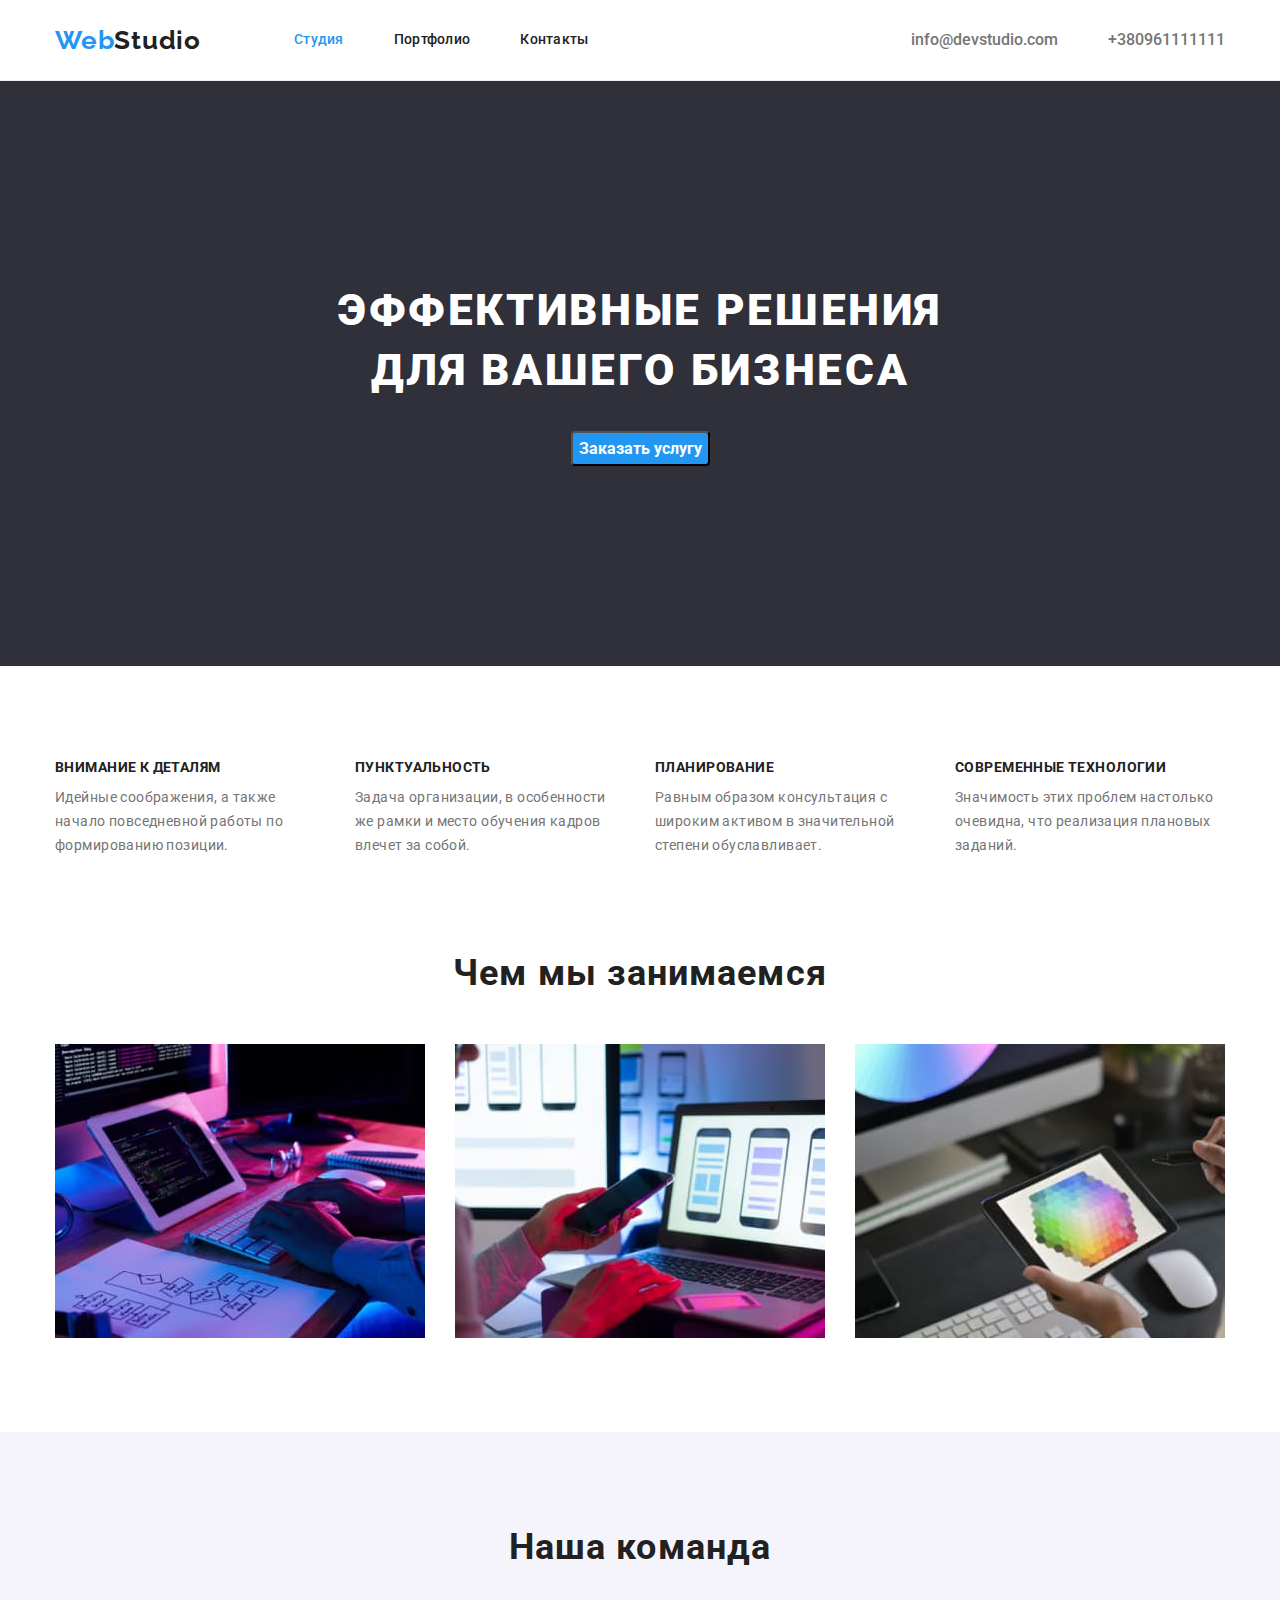
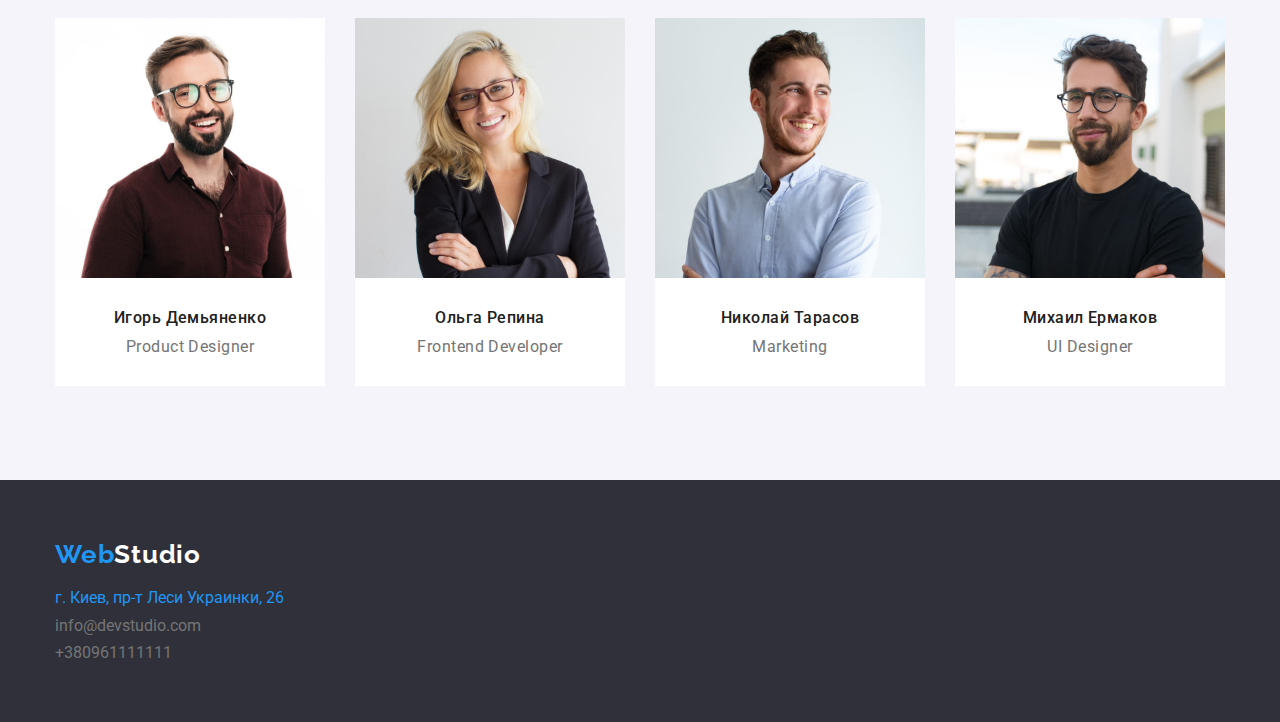
==== index.html @ 1bf9753e "Clone-hw4" ====
<!DOCTYPE html>
<html lang="ru">
<head>
    <meta charset="UTF-8">
    <meta http-equiv="X-UA-Compatible" content="IE=edge">
    <meta name="viewport" content="width=device-width, initial-scale=1.0">
    <title>Studio</title>
    <link href="https://fonts.googleapis.com/css2?family=Raleway:wght@700&family=Roboto:wght@400;500;700;900&display=swap"
    rel="stylesheet">
    <link rel="stylesheet" href="https://cdnjs.cloudflare.com/ajax/libs/modern-normalize/1.1.0/modern-normalize.min.css">
    <link rel="stylesheet" href="./css/style.css">
    
</head>
<body>
    <!-- Шапка -->
    <header class="header">
        <div class="header-cont container">
        <a href="" class="logo">Web<span class="logo black">Studio</span></a>
        <nav class="nav">
            <ul class="nav-menu">
                <li class="nav-item"><a href="" class="nav-link activ-page">Студия</a></li>
                <li class="nav-item"><a href="./portfolio.html" class="nav-link">Портфолио</a></li>
                <li class="nav-item"><a href="" class="nav-link" >Контакты</a></li>
                
            </ul>
        </nav>
        <ul class="contact">
            <li class="contact-item"><a href="maaito:info@devstudio.com" class="contact-head">info@devstudio.com</a></li>
            <li class="contact-item"><a href="tel:+380961111111" class="contact-head">+380961111111</a></li>
        </ul>
        </div>
    </header>
    <!-- Головний контент -->
    <main>
        <!-- Секція герой -->
        <section class="hero">
            <div class= "container">
            <h1 class="hero-title">Эффективные решения <br/> для вашего бизнеса</h1>
            <button type="button" class="button">Заказать услугу</button>
            </div>
        </section>
        <!-- Наші переваги -->
        <section class="section">
            <div class="container">
                <!-- Скритий заголовок -->
                <h2 class="visually-hidden">Наши преимущества</h2>
                <ul class="adv">
                    <li class="adv-item">
                        <h3 class="adv-title">Внимание к деталям</h3>
                        <p class="adv-paragraph">Идейные соображения, а также начало повседневной работы по формированию позиции.</p>
                    </li>
                    <li class="adv-item">
                        <h3 class="adv-title">Пунктуальность</h3>
                        <p class="adv-paragraph">Задача организации, в особенности же рамки и место обучения кадров влечет за собой.</p>
                    </li>
                    <li class="adv-item">
                        <h3 class="adv-title">Планирование</h3>
                        <p class="adv-paragraph">Равным образом консультация с широким активом в значительной степени обуславливает.</p>
                    </li>
                    <li class="adv-item">
                        <h3 class="adv-title">Современные технологии</h3>
                        <p class="adv-paragraph">Значимость этих проблем настолько очевидна, что реализация плановых заданий.</p>
                    </li>
            </div>
            </ul>
        </section>
        <!-- Секція чим ми займаємось -->
        <section class="section example">    
            <div class="container">
                <h2 class="section-title">Чем мы занимаемся</h2>
                <ul class="index-example">
                    <li class="item"><img src="./images/image1.jpg" alt="Фото програмирование" width="370"> </li>
                    <li class="item"><img src="./images/image2.jpg" alt="Фото верстка" width="370"> </li>
                    <li class="item"><img src="./images/image3.jpg" alt="Фото дизайн" width="370"> </li>
                </ul>
            </div>
        </section>
        <!-- Секція наша команда -->
        <section class="section back-color">
            <div class="container">
                <h2 class="section-title">Наша команда</h2>
                <ul class="team">
                    <li class="team-item">
                        <article>
                            <img src="./images/IgorD.jpg" alt="Фото Игорь Демьяненко" width="270">
                            <div class="team-content">
                                <h3 class="team-mate">Игорь Демьяненко</h3>
                                <p class="team-position">Product Designer</p>
                            </div>
                        </article>
                    </li>
                    <li class="team-item">
                        <article>
                            <img src="./images/OlgaR.jpg" alt="Фото Ольга Репина" width="270">
                            <div class="team-content">
                                <h3 class="team-mate">Ольга Репина</h3>
                                <p class="team-position">Frontend Developer</p>
                            </div>
                        </article>
                    </li>
                    <li class="team-item">
                        <article>
                            <img src="./images/NikolaiT.jpg" alt="Фото Николай Тарасов" width="270">
                            <div class="team-content">
                                <h3 class="team-mate">Николай Тарасов</h3>
                                <p class="team-position">Marketing</p>
                            </div>
                        </article>
                    </li>
                    <li class="team-item">
                        <article>
                            <img src="./images/MihailE.jpg" alt="Фото Михаил Ермаков" width="270">
                            <div class="team-content">
                                <h3 class="team-mate">Михаил Ермаков</h3>
                                <p class="team-position">UI Designer</p>
                            </div>
                        </article>
                    </li>
                
                </ul>
            </div>
        </section>
    </main>
    <!-- Футер -->
    <footer class="footer">
        <div class="container">
            <a href="" class="logo">Web<span class="logo white">Studio</span></a>
            <address class="address">
                <ul>
                    <li><a href="https://goo.gl/maps/roj1J16egUHg8AvV6" class="location">г. Киев, пр-т Леси Украинки,
                            26</a>
                    </li>
                    <li class="contact-footer"><a href="maaito:info@devstudio.com" class="contact-link-foot">info@devstudio.com</a>
                    </li>
                    <li class="contact-footer"><a href="tel:+380961111111" class="contact-link-foot">+380961111111</a></li>
                </ul>
            </address>
        </div>
    </footer>
</body>
</html>
---- css/style.css ----
:root {
  --main-background-color: #ffffff;
  --second-background-color: #f5f4fa;
  --third-background-color: #2f303a;
  --primary-text-color: #212121;
  --second-text-color: #757575;
  --accent-color: #2196f3;
  --primary-btn-hover-color: #188ce8;
  --third-text-color: #ffffff;
  --margin-pic: 30px;
}
html {
  box-sizing: border-box;
}
*,
*::before,
*::after {
  box-sizing: inherit;
}
h1,
h2,
h3,
h4,
h5,
p {
  margin: 0;
}
img {
  display: block;
  max-width: 100%;
  height: auto;
}
.container {
  width: 1200px;
  padding-right: 15px;
  padding-left: 15px;
  margin-left: auto;
  margin-right: auto;
}

body {
  color: var(--primary-text-color);
  background-color: var(--main-background-color);
  font-family: Roboto, sans-serif;
}
/* скриваєм крапки, підкреслення */
ul {
  margin: 0;
  padding: 0;

  list-style: none;
}
a {
  text-decoration: none;
}
/* скриті заголовки */
.visually-hidden {
  position: absolute;
  width: 1px;
  height: 1px;
  margin: -1px;
  border: 0;
  padding: 0;
  white-space: nowrap;
  clip-path: inset(100%);
  clip: rect(0 0 0 0);
  overflow: hidden;
}
/* logo */
.header {
  background-color: var(--main-background-color);
  border-bottom: 1px solid #ececec;
}
.header-cont {
  display: flex;
  align-items: center;
}
.logo {
  color: var(--accent-color);
  font-family: Raleway;
  font-weight: 700;
  font-size: 26px;
  line-height: 1.11;
  letter-spacing: 0.03em;
}
.logo .black {
  color: var(--primary-text-color);
}
.logo .white {
  color: var(--third-text-color);
}
/* навігація сайту */
.nav-menu {
  display: flex;
}
.nav {
  margin-left: 93px;
}
.nav-link {
  display: block;
  padding-top: 32px;
  padding-bottom: 32px;

  color: var(--primary-text-color);
  font-weight: 500;
  font-size: 14px;
  line-height: 1.14;
  letter-spacing: 0.02em;
}
.nav-item + .nav-item {
  margin-left: 50px;
}
.nav-link:hover,
.nav-link:focus {
  color: var(--accent-color);
}
/* активна сторінка */
.activ-page {
  color: var(--accent-color);
}
/* контакти */
.contact {
  display: flex;
  margin-left: auto;
  padding: 0;
}
.contact-item + .contact-item {
  margin-left: 50px;
}
.contact-head {
  color: var(--second-text-color);
  font-weight: 500;
  font-style: normal;
}
.contact-head:hover,
.contact-head:focus {
  color: var(--accent-color);
}
/* Герой */
.hero {
  padding: 200px 0;
  background-color: var(--third-background-color);
  color: var(--third-text-color);
  text-align: center;
}
.hero-title {
  font-weight: 900;
  font-size: 44px;
  line-height: 1.36;
  text-align: center;
  letter-spacing: 0.06em;
  text-transform: uppercase;
}
/* кнопки */
.button {
  margin-top: 30px;

  font-family: inherit;
  color: var(--third-text-color);
  background-color: var(--accent-color);
  cursor: pointer;
  font-weight: bold;
  font-size: 16px;
  line-height: 1.86;
  border-radius: 4px;
}
.button:hover,
.button:focus {
  background-color: var(--primary-btn-hover-color);
}
/* секція переваги advantages */
.section {
  padding-top: 94px;
  padding-bottom: 94px;
}
.section-title {
  margin: 0;

  color: var(--primary-text-color);
  font-weight: bold;
  font-size: 36px;
  line-height: 1.17;
  letter-spacing: 0.03em;
  text-align: center;
}
.adv-title {
  margin-top: 0;
  margin-bottom: 10px;

  color: var(--primary-text-color);
  font-weight: bold;
  font-size: 14px;
  line-height: 1.14;
  letter-spacing: 0.03em;
  text-transform: uppercase;
}
/* параграфи */
.adv {
  display: flex;
  flex-wrap: wrap;
}
.adv-item {
  margin-right: var(--margin-pic);
  width: 270px;
}
.adv-item:nth-child(4n) {
  margin-right: 0px;
}
.adv-paragraph {
  color: var(--second-text-color);
  font-size: 14px;
  line-height: 1.71;
  letter-spacing: 0.03em;
}
/* чим ми займаємось */
.example {
  padding-top: 0;
}
.index-example {
  display: flex;
  flex-wrap: wrap;
  margin-top: 50px;
  flex-basis: calc(100% / 3);
}
.index-example .item + .item {
  margin-left: var(--margin-pic);
}

/* команда */
.back-color {
  background-color: var(--second-background-color);
}
.team {
  display: flex;
  flex-wrap: wrap;
  flex-basis: calc(100% / 4);
  margin-top: 50px;
}
.team-item {
  background-color: var(--main-background-color);
}
.team-item + .team-item {
  margin-left: var(--margin-pic);
}
.team-content {
  padding: 30px 0;
}
.team-mate {
  color: var(--primary-text-color);
  font-weight: 500;
  font-size: 16px;
  line-height: 1.19;
  letter-spacing: 0.03em;
  text-align: center;
}
.team-position {
  margin-top: 10px;
  margin-bottom: 30;

  color: var(--second-text-color);
  font-size: 16px;
  line-height: 1.19;
  letter-spacing: 0.03em;
  text-align: center;
}
/* футер */
.footer {
  background-color: var(--third-background-color);
  padding-top: 60px;
  padding-bottom: 60px;
}
/* лого футер */
.logo-foot {
  color: var(--third-text-color);
}
/* локація */

.location {
  color: var(--third-text-color);
  font-style: normal;
}
.location:hover,
.location:link {
  color: var(--accent-color);
}
/* контакти футер */
.address {
  margin-top: 20px;
}
.contact-footer {
  margin-top: 9px;
}
.contact-link-foot {
  color: var(--second-text-color);
  font-style: normal;
}
.contact-link-foot:hover,
.contact-link-foot:focus {
  color: var(--accent-color);
}
/* портфолио */
/* Кнопки фільтр */
.button-card {
  display: flex;
  justify-content: center;
  margin-bottom: 50px;
}
.button-card .item + .item {
  margin-left: 8px;
}
.button-radio {
  font-family: inherit;
  color: var(--primary-text-color);
  background-color: var(--second-background-color);
  cursor: pointer;
  font-weight: 500;
  font-size: 16px;
  line-height: 1.63;
  text-align: center;
  letter-spacing: 0.03em;
  border-radius: 4px;
  border: transparent;
}
.button-radio:hover,
.button-radio:focus {
  color: var(--third-text-color);
  background-color: var(--accent-color);
  cursor: pointer;
}
/* приклади робіт */
.card-set {
  display: flex;
  flex-wrap: wrap;
  margin-top: calc(-1 * var(--margin-pic));
  margin-left: calc(-1 * var(--margin-pic));
  padding: 0;

  list-style: none;
}
.card-set > .item {
  /* flex-basis: calc((100%-30px) / 3); */
  flex-basis: calc(100% / 3 - var(--margin-pic));
  margin-left: var(--margin-pic);
  margin-top: var(--margin-pic);
}
.card-content {
  padding: 20px 24px;
  border: 1px solid var(--second-background-color);
}

.card-title {
  color: var(--primary-text-color);
  font-weight: bold;
  font-size: 18px;
  line-height: 2;
  letter-spacing: 0.06em;
}
.card-text {
  margin-top: 4px;

  color: var(--second-text-color);
  font-size: 16px;
  line-height: 1.86;
  letter-spacing: 0.03em;
}
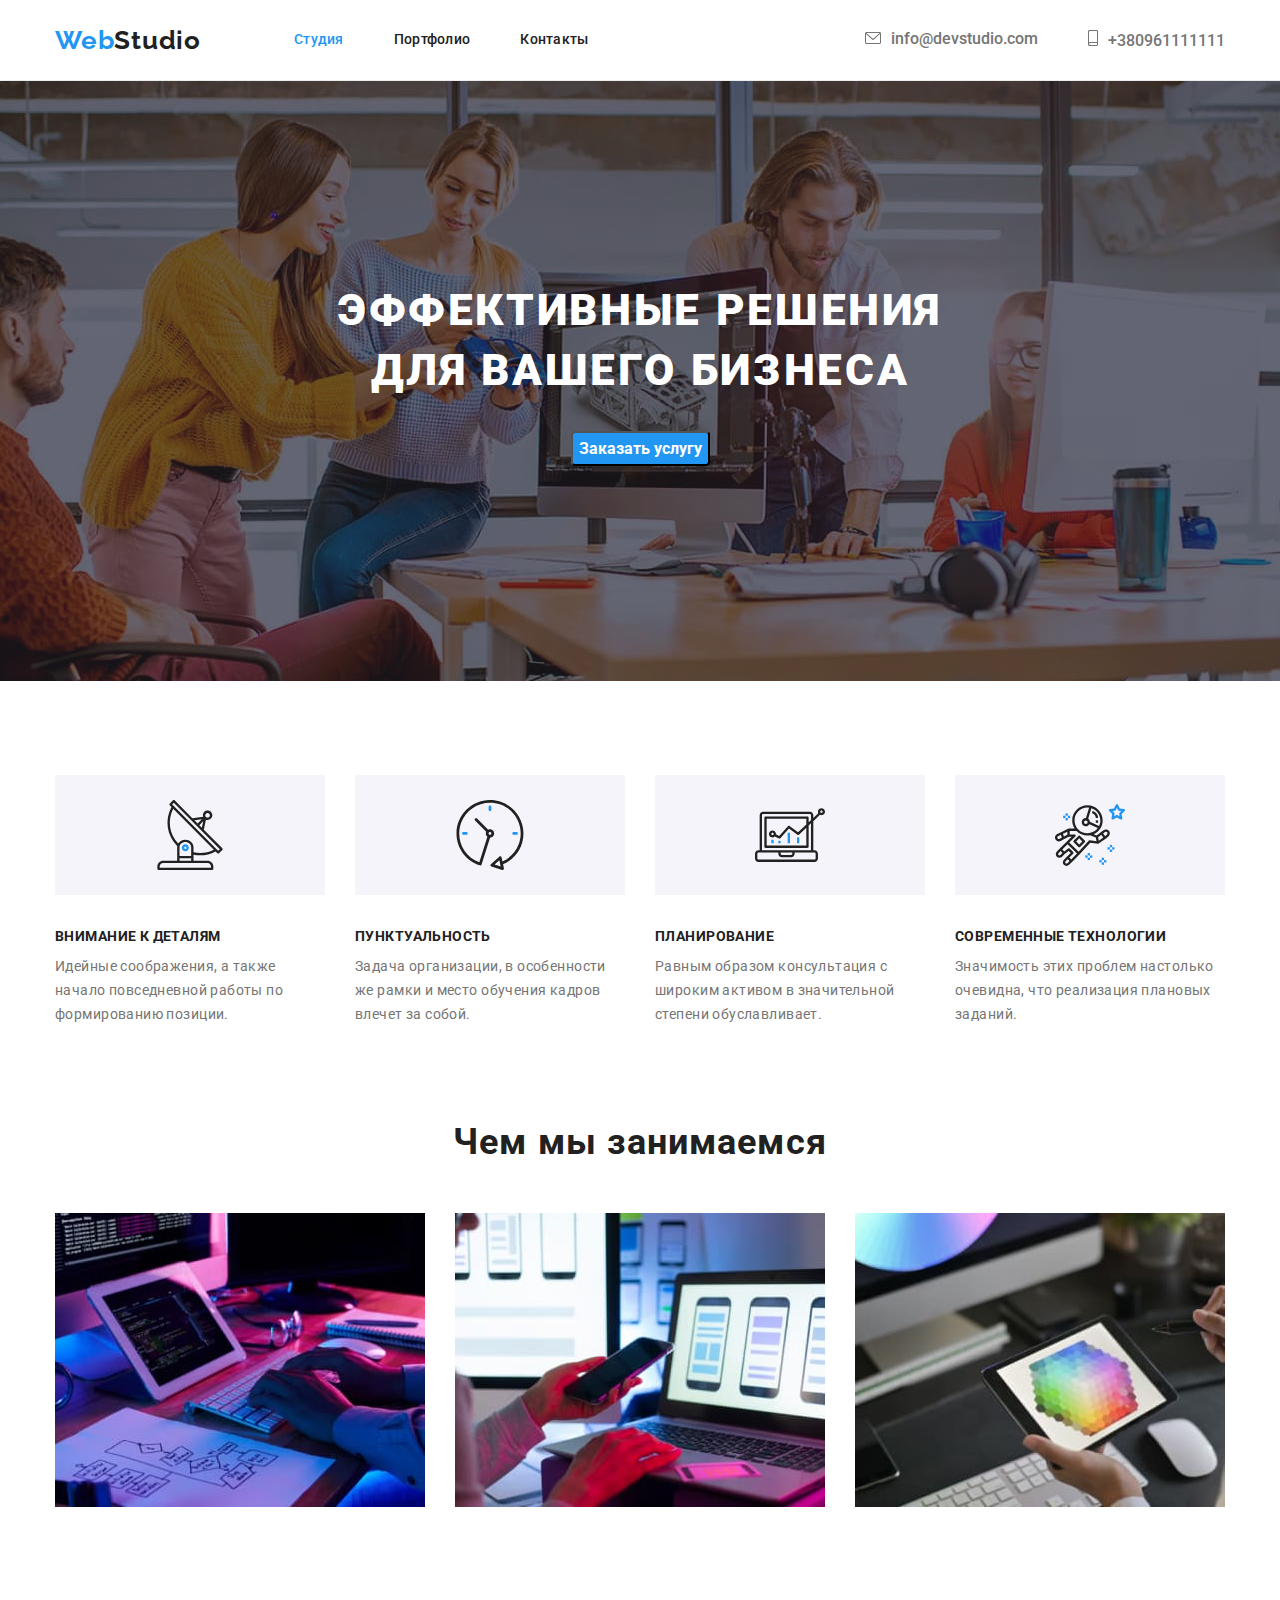
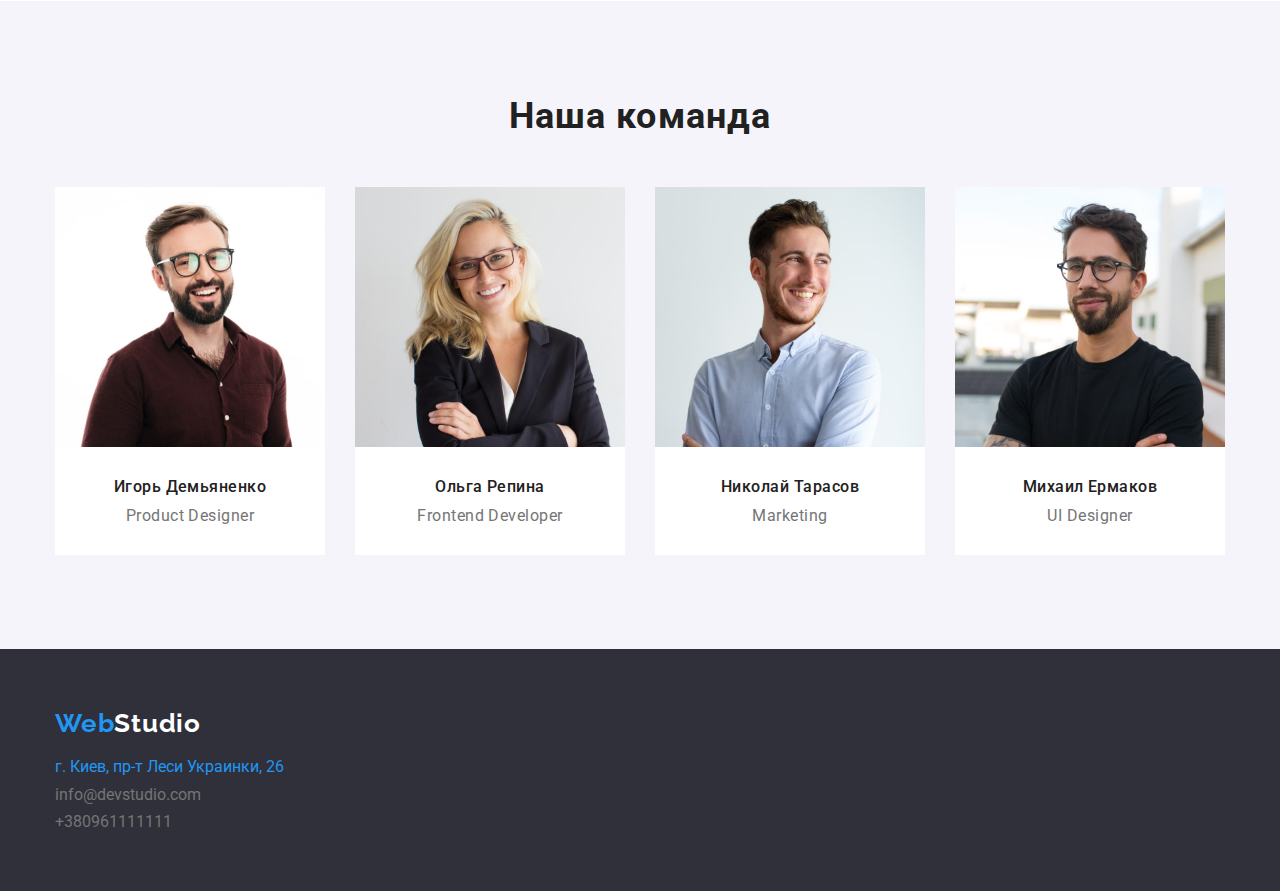
==== commit a0c6455f: "firsticon-added" ====
--- a/index.html
+++ b/index.html
@@ -25,39 +25,39 @@
             </ul>
         </nav>
         <ul class="contact">
-            <li class="contact-item"><a href="maaito:info@devstudio.com" class="contact-head">info@devstudio.com</a></li>
-            <li class="contact-item"><a href="tel:+380961111111" class="contact-head">+380961111111</a></li>
+            <li class="contact-item"><a class="contact-head mail-icon" href="maaito:info@devstudio.com" >info@devstudio.com</a></li>
+            <li class="contact-item"><a class="contact-head tel-icon" href="tel:+380961111111" >+380961111111</a></li>
         </ul>
         </div>
     </header>
     <!-- Головний контент -->
     <main>
         <!-- Секція герой -->
-        <section class="hero">
-            <div class= "container">
-            <h1 class="hero-title">Эффективные решения <br/> для вашего бизнеса</h1>
-            <button type="button" class="button">Заказать услугу</button>
-            </div>
-        </section>
+            <section class="hero overlay">
+                <div class="container">
+                    <h1 class="hero-title">Эффективные решения <br /> для вашего бизнеса</h1>
+                    <button type="button" class="button">Заказать услугу</button>
+                </div>
+            </section>
         <!-- Наші переваги -->
         <section class="section">
             <div class="container">
                 <!-- Скритий заголовок -->
                 <h2 class="visually-hidden">Наши преимущества</h2>
                 <ul class="adv">
-                    <li class="adv-item">
+                    <li class="adv-item attent">
                         <h3 class="adv-title">Внимание к деталям</h3>
                         <p class="adv-paragraph">Идейные соображения, а также начало повседневной работы по формированию позиции.</p>
                     </li>
-                    <li class="adv-item">
+                    <li class="adv-item punct">
                         <h3 class="adv-title">Пунктуальность</h3>
                         <p class="adv-paragraph">Задача организации, в особенности же рамки и место обучения кадров влечет за собой.</p>
                     </li>
-                    <li class="adv-item">
+                    <li class="adv-item plan">
                         <h3 class="adv-title">Планирование</h3>
                         <p class="adv-paragraph">Равным образом консультация с широким активом в значительной степени обуславливает.</p>
                     </li>
-                    <li class="adv-item">
+                    <li class="adv-item tech">
                         <h3 class="adv-title">Современные технологии</h3>
                         <p class="adv-paragraph">Значимость этих проблем настолько очевидна, что реализация плановых заданий.</p>
                     </li>
--- a/css/style.css
+++ b/css/style.css
@@ -136,12 +136,44 @@
 .contact-head:focus {
   color: var(--accent-color);
 }
+/* піктограми контактів */
+.contact-head::before {
+  display: inline-block;
+  content: '';
+  background-size: contain;
+  background-repeat: no-repeat;
+  margin-right: 10px;
+}
+.mail-icon::before {
+  background-image: url(../images/envelope.svg);
+  width: 16px;
+  height: 12px;
+}
+/* .mail-icon:hover::before {
+  background-image: url(../images/envelope\ -hover.svg);
+} */
+.tel-icon::before {
+  background-image: url(../images/smartphone.svg);
+  width: 10px;
+  height: 16px;
+}
 /* Герой */
 .hero {
   padding: 200px 0;
   background-color: var(--third-background-color);
   color: var(--third-text-color);
   text-align: center;
+}
+.overlay {
+  max-width: 1600px;
+  height: 600px;
+  margin-left: auto;
+  margin-right: auto;
+  background-image: linear-gradient(to right, rgba(47, 48, 58, 0.4), rgba(47, 48, 58, 0.4)),
+    url(../images/Owerlay.jpg);
+  background-position: center;
+  background-repeat: no-repeat;
+  background-size: cover;
 }
 .hero-title {
   font-weight: 900;
@@ -184,7 +216,7 @@
   text-align: center;
 }
 .adv-title {
-  margin-top: 0;
+  margin-top: 30px;
   margin-bottom: 10px;
 
   color: var(--primary-text-color);
@@ -205,6 +237,28 @@
 }
 .adv-item:nth-child(4n) {
   margin-right: 0px;
+}
+/* додаємо іконки */
+.adv-item::before {
+  content: '';
+  display: inline-block;
+  width: 270px;
+  height: 120px;
+  background-color: var(--second-background-color);
+  background-repeat: no-repeat;
+  background-position: center;
+}
+.attent::before {
+  background-image: url(../images/antenna\ 1.svg);
+}
+.punct::before {
+  background-image: url(../images/clock\ 1.svg);
+}
+.plan::before {
+  background-image: url(../images/diagram\ 1.svg);
+}
+.tech::before {
+  background-image: url(../images/astronaut\ 1.svg);
 }
 .adv-paragraph {
   color: var(--second-text-color);
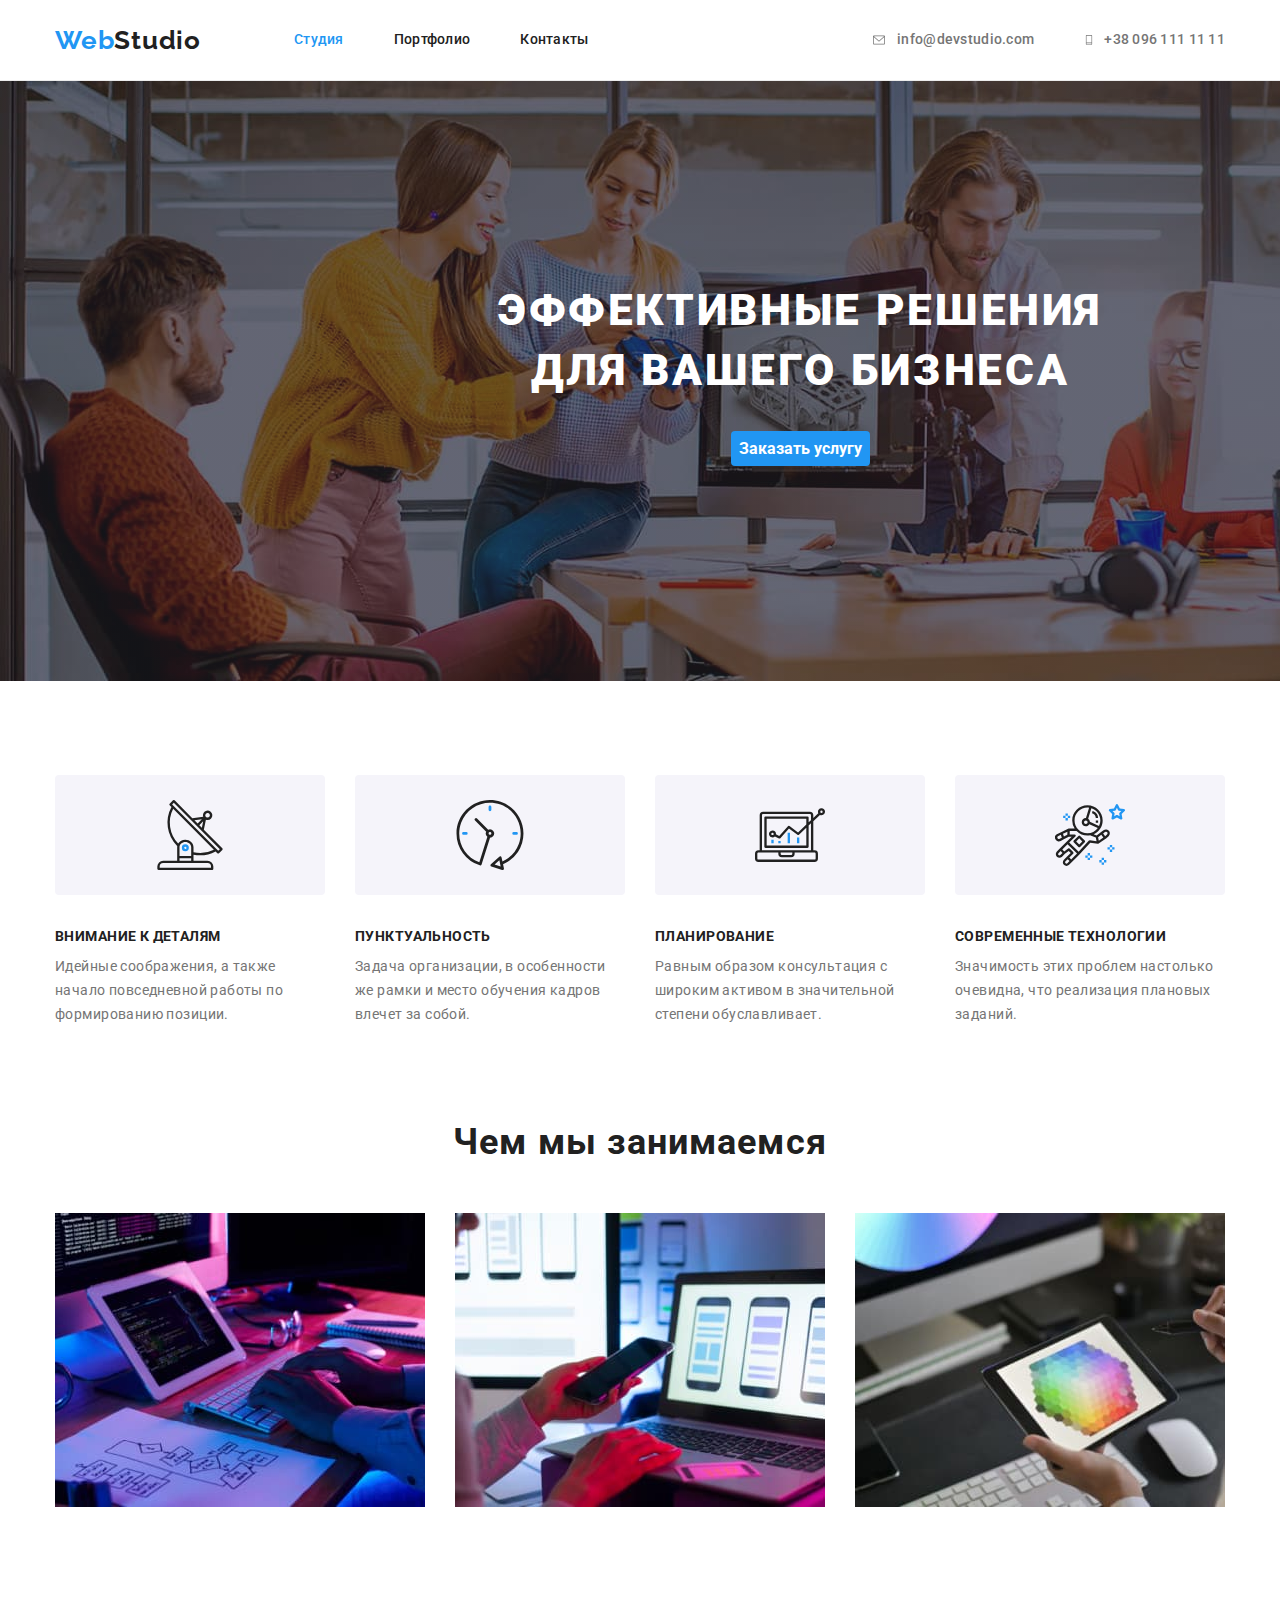
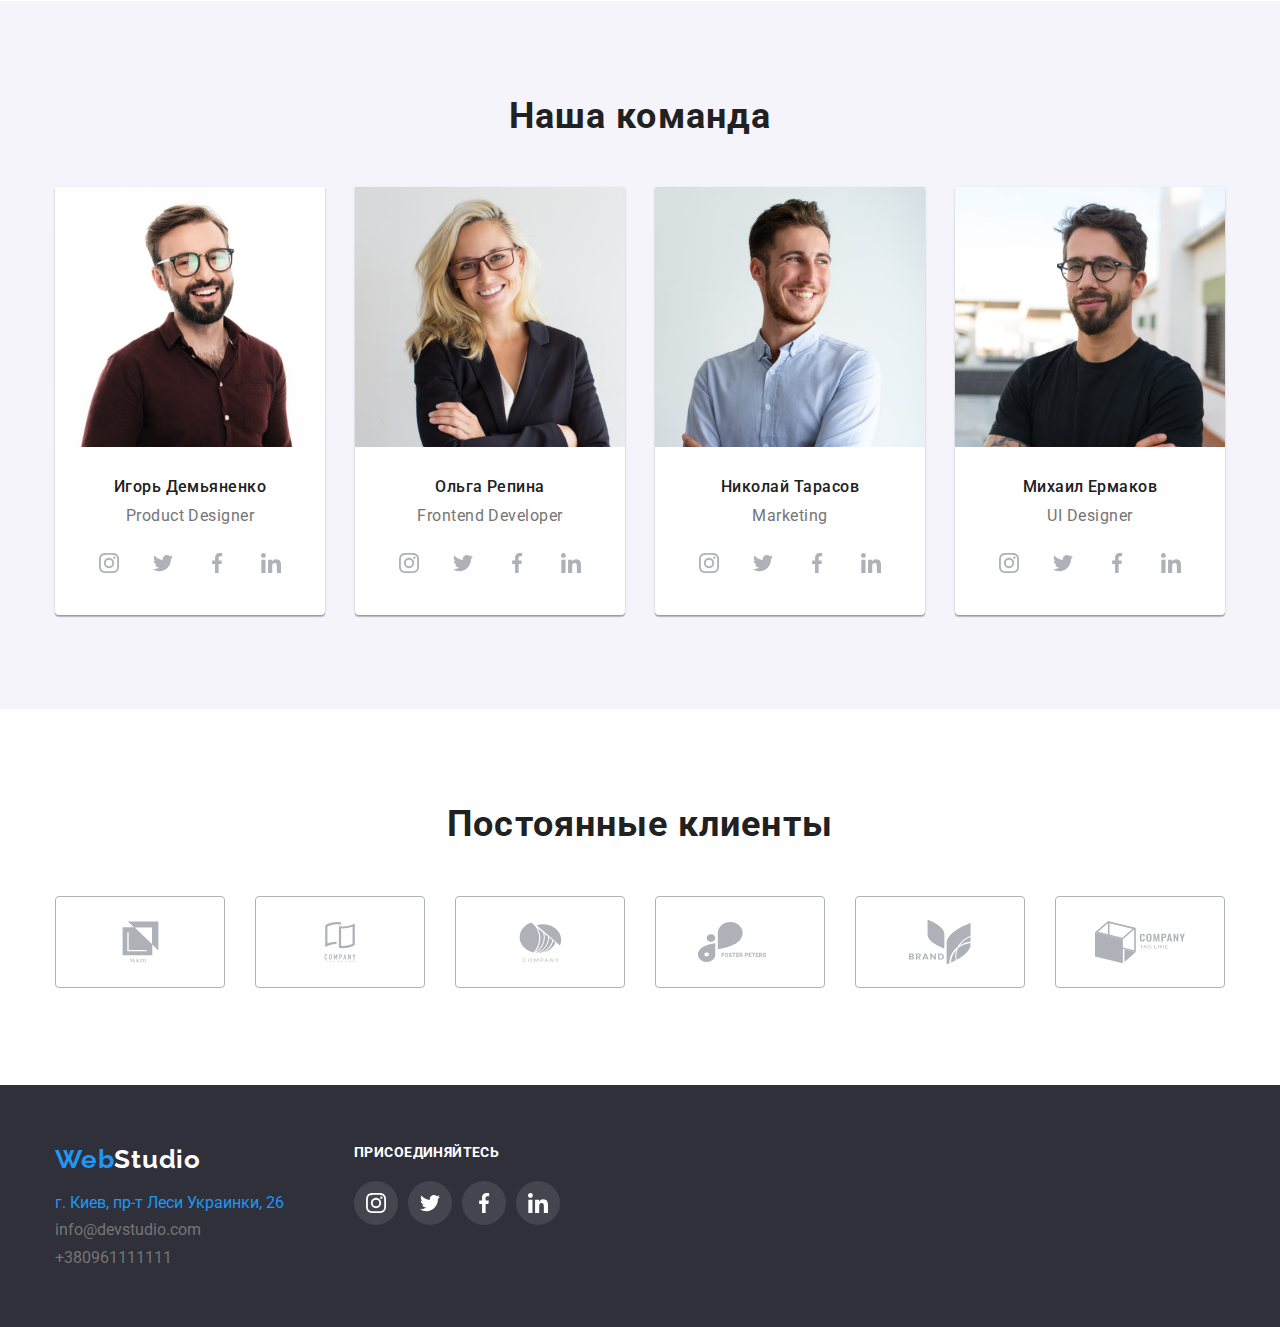
==== commit 8b54dc1c: "Add-all svg" ====
--- a/index.html
+++ b/index.html
@@ -21,19 +21,28 @@
                 <li class="nav-item"><a href="" class="nav-link activ-page">Студия</a></li>
                 <li class="nav-item"><a href="./portfolio.html" class="nav-link">Портфолио</a></li>
                 <li class="nav-item"><a href="" class="nav-link" >Контакты</a></li>
-                
             </ul>
         </nav>
         <ul class="contact">
-            <li class="contact-item"><a class="contact-head mail-icon" href="maaito:info@devstudio.com" >info@devstudio.com</a></li>
-            <li class="contact-item"><a class="contact-head tel-icon" href="tel:+380961111111" >+380961111111</a></li>
+            <li class="contact-item">
+                <a class="contact-head" href="mailto:info@devstudio.com">
+                    <svg class="icon-envelop" width="16" height="12" >
+                        <use href="./images/icons.svg#envelope"></use></svg> 
+                        info@devstudio.com</a>
+            </li>
+            <li class="contact-item">
+                <a class="contact-head" href="tel:+380961111111" >
+                    <svg class="icon-tel" width="10" height="16">
+                        <use href="./images/icons.svg#smartphone"></use></svg>
+                        +38 096 111 11 11</a>
+            </li>
         </ul>
         </div>
     </header>
     <!-- Головний контент -->
     <main>
         <!-- Секція герой -->
-            <section class="hero overlay">
+            <section class="hero">
                 <div class="container">
                     <h1 class="hero-title">Эффективные решения <br /> для вашего бизнеса</h1>
                     <button type="button" class="button">Заказать услугу</button>
@@ -45,19 +54,39 @@
                 <!-- Скритий заголовок -->
                 <h2 class="visually-hidden">Наши преимущества</h2>
                 <ul class="adv">
-                    <li class="adv-item attent">
+                    <li class="adv-item">
+                        <div class="adv-icon">
+                            <svg class="adv-pic" width="70" heigh="70">
+                            <use href="./images/icons.svg#antenna-1"></use>
+                            </svg>
+                        </div>
                         <h3 class="adv-title">Внимание к деталям</h3>
                         <p class="adv-paragraph">Идейные соображения, а также начало повседневной работы по формированию позиции.</p>
                     </li>
-                    <li class="adv-item punct">
+                    <li class="adv-item">
+                        <div class="adv-icon">
+                            <svg class="adv-pic" width="70" heigh="70">
+                                <use href="./images/icons.svg#clock-1"></use>
+                            </svg>
+                        </div>
                         <h3 class="adv-title">Пунктуальность</h3>
                         <p class="adv-paragraph">Задача организации, в особенности же рамки и место обучения кадров влечет за собой.</p>
                     </li>
-                    <li class="adv-item plan">
+                    <li class="adv-item">
+                        <div class="adv-icon">
+                            <svg class="adv-pic" width="70" heigh="70">
+                                <use href="./images/icons.svg#diagram-1"></use>
+                            </svg>
+                        </div>
                         <h3 class="adv-title">Планирование</h3>
                         <p class="adv-paragraph">Равным образом консультация с широким активом в значительной степени обуславливает.</p>
                     </li>
-                    <li class="adv-item tech">
+                    <li class="adv-item">
+                        <div class="adv-icon">
+                            <svg class="adv-pic" width="70" heigh="70">
+                                <use href="./images/icons.svg#astronaut-1"></use>
+                            </svg>
+                        </div>
                         <h3 class="adv-title">Современные технологии</h3>
                         <p class="adv-paragraph">Значимость этих проблем настолько очевидна, что реализация плановых заданий.</p>
                     </li>
@@ -86,6 +115,20 @@
                             <div class="team-content">
                                 <h3 class="team-mate">Игорь Демьяненко</h3>
                                 <p class="team-position">Product Designer</p>
+                                <ul class="social">
+                                    <li><a class="soc-icon-link" href="https://www.instagram.com/"><svg class="icon" width="20" height="20">
+                                        <use href="./images/icons.svg#instagram-1"></use>
+                                    </svg></a></li>
+                                    <li><a class="soc-icon-link" href="https://twitter.com/"><svg  width="20" height="20">
+                                        <use href="./images/icons.svg#twitter-1"></use>
+                                    </svg></a></li>
+                                    <li><a class="soc-icon-link" href="https://www.facebook.com/"><svg class="social-icon" width="20" height="20">
+                                        <use href="./images/icons.svg#facebook-1"></use>
+                                    </svg></a></li>
+                                    <li><a class="soc-icon-link" href="https://www.linkedin.com/"><svg class="social-icon" width="20" height="20">
+                                        <use href="./images/icons.svg#linkedin-1"></use>
+                                    </svg></a></li>
+                                </ul>
                             </div>
                         </article>
                     </li>
@@ -95,6 +138,20 @@
                             <div class="team-content">
                                 <h3 class="team-mate">Ольга Репина</h3>
                                 <p class="team-position">Frontend Developer</p>
+                                <ul class="social">
+                                    <li><a class="soc-icon-link" href="https://www.instagram.com/"><svg class="icon" width="20" height="20">
+                                                <use href="./images/icons.svg#instagram-1"></use>
+                                            </svg></a></li>
+                                    <li><a class="soc-icon-link" href="https://twitter.com/"><svg width="20" height="20">
+                                                <use href="./images/icons.svg#twitter-1"></use>
+                                            </svg></a></li>
+                                    <li><a class="soc-icon-link" href="https://www.facebook.com/"><svg class="social-icon" width="20" height="20">
+                                                <use href="./images/icons.svg#facebook-1"></use>
+                                            </svg></a></li>
+                                    <li><a class="soc-icon-link" href="https://www.linkedin.com/"><svg class="social-icon" width="20" height="20">
+                                                <use href="./images/icons.svg#linkedin-1"></use>
+                                            </svg></a></li>
+                                </ul>
                             </div>
                         </article>
                     </li>
@@ -104,6 +161,20 @@
                             <div class="team-content">
                                 <h3 class="team-mate">Николай Тарасов</h3>
                                 <p class="team-position">Marketing</p>
+                                <ul class="social">
+                                    <li><a class="soc-icon-link" href="https://www.instagram.com/"><svg class="icon" width="20" height="20">
+                                                <use href="./images/icons.svg#instagram-1"></use>
+                                            </svg></a></li>
+                                    <li><a class="soc-icon-link" href="https://twitter.com/"><svg width="20" height="20">
+                                                <use href="./images/icons.svg#twitter-1"></use>
+                                            </svg></a></li>
+                                    <li><a class="soc-icon-link" href="https://www.facebook.com/"><svg class="social-icon" width="20" height="20">
+                                                <use href="./images/icons.svg#facebook-1"></use>
+                                            </svg></a></li>
+                                    <li><a class="soc-icon-link" href="https://www.linkedin.com/"><svg class="social-icon" width="20" height="20">
+                                                <use href="./images/icons.svg#linkedin-1"></use>
+                                            </svg></a></li>
+                                </ul>
                             </div>
                         </article>
                     </li>
@@ -113,29 +184,76 @@
                             <div class="team-content">
                                 <h3 class="team-mate">Михаил Ермаков</h3>
                                 <p class="team-position">UI Designer</p>
+                                <ul class="social">
+                                    <li><a class="soc-icon-link" href="https://www.instagram.com/"><svg class="icon" width="20" height="20">
+                                                <use href="./images/icons.svg#instagram-1"></use>
+                                            </svg></a></li>
+                                    <li><a class="soc-icon-link" href="https://twitter.com/"><svg width="20" height="20">
+                                                <use href="./images/icons.svg#twitter-1"></use>
+                                            </svg></a></li>
+                                    <li><a class="soc-icon-link" href="https://www.facebook.com/"><svg class="social-icon" width="20" height="20">
+                                                <use href="./images/icons.svg#facebook-1"></use>
+                                            </svg></a></li>
+                                    <li><a class="soc-icon-link" href="https://www.linkedin.com/"><svg class="social-icon" width="20" height="20">
+                                                <use href="./images/icons.svg#linkedin-1"></use>
+                                            </svg></a></li>
+                                </ul>
                             </div>
                         </article>
                     </li>
                 
+                </ul>
+            </div>
+        </section>
+        <section class="section">
+            <div class="container">
+                <h2 class="section-title">Постоянные клиенты</h2>
+                <ul class="client">
+                    <li><a class="client-icon" href=""><svg width="41" heigh="47"><use href="./images/icons.svg#groupclient1"></use></svg></a></li>
+                    <li><a class="client-icon" href=""><svg width="40" heigh="52"><use href="./images/icons.svg#groupclient2"></use></svg></a></li>
+                    <li><a class="client-icon" href=""><svg width="43" heigh="41"><use href="./images/icons.svg#groupclient3"></use></svg></a></li>
+                    <li><a class="client-icon" href=""><svg width="84" heigh="40"><use href="./images/icons.svg#groupclient4"></use></svg></a></li>
+                    <li><a class="client-icon" href=""><svg width="62" heigh="45"><use href="./images/icons.svg#groupclient5"></use></svg></a></li>
+                    <li><a class="client-icon" href=""><svg width="94" heigh="44"><use href="./images/icons.svg#groupclient6"></use></svg></a></li>
                 </ul>
             </div>
         </section>
     </main>
     <!-- Футер -->
     <footer class="footer">
-        <div class="container">
-            <a href="" class="logo">Web<span class="logo white">Studio</span></a>
-            <address class="address">
-                <ul>
-                    <li><a href="https://goo.gl/maps/roj1J16egUHg8AvV6" class="location">г. Киев, пр-т Леси Украинки,
-                            26</a>
-                    </li>
-                    <li class="contact-footer"><a href="maaito:info@devstudio.com" class="contact-link-foot">info@devstudio.com</a>
-                    </li>
-                    <li class="contact-footer"><a href="tel:+380961111111" class="contact-link-foot">+380961111111</a></li>
-                </ul>
-            </address>
-        </div>
+        <div class="container footer-cont">
+            <div>
+                <a href="" class="logo">Web<span class="logo white">Studio</span></a>
+                <address class="address">
+                    <ul>
+                        <li><a href="https://goo.gl/maps/roj1J16egUHg8AvV6" class="location">г. Киев, пр-т Леси Украинки,
+                                26</a>
+                        </li>
+                        <li class="contact-footer"><a href="maaito:info@devstudio.com" class="contact-link-foot">info@devstudio.com</a>
+                        </li>
+                        <li class="contact-footer"><a href="tel:+380961111111" class="contact-link-foot">+380961111111</a></li>
+                    </ul>
+                </address>
+            </div>
+            <div class="footer-box">
+                <p class="social-title">присоединяйтесь</p>
+                <ul class="social">
+                    <li><a class="soc-icon-link foot" href="https://www.instagram.com/"><svg class="icon" width="20" height="20">
+                                <use href="./images/icons.svg#instagram-1"></use>
+                            </svg></a></li>
+                    <li><a class="soc-icon-link foot" href="https://twitter.com/"><svg width="20" height="20">
+                                <use href="./images/icons.svg#twitter-1"></use>
+                            </svg></a></li>
+                    <li><a class="soc-icon-link foot" href="https://www.facebook.com/"><svg class="social-icon" width="20" height="20">
+                                <use href="./images/icons.svg#facebook-1"></use>
+                            </svg></a></li>
+                    <li><a class="soc-icon-link foot" href="https://www.linkedin.com/"><svg class="social-icon" width="20" height="20">
+                                <use href="./images/icons.svg#linkedin-1"></use>
+                            </svg></a></li>
+                </ul>
+            </div>    
+            </div>
+        
     </footer>
 </body>
-</html>+</html>
--- a/css/style.css
+++ b/css/style.css
@@ -8,6 +8,7 @@
   --primary-btn-hover-color: #188ce8;
   --third-text-color: #ffffff;
   --margin-pic: 30px;
+  --icon-color: #afb1b8;
 }
 html {
   box-sizing: border-box;
@@ -118,7 +119,6 @@
 .activ-page {
   color: var(--accent-color);
 }
-/* контакти */
 .contact {
   display: flex;
   margin-left: auto;
@@ -128,44 +128,38 @@
   margin-left: 50px;
 }
 .contact-head {
+  display: flex;
+  align-items: center;
+  padding: 32px 0;
+
   color: var(--second-text-color);
   font-weight: 500;
   font-style: normal;
+  font-size: 14px;
+  line-height: 1.14;
+  letter-spacing: 0.02em;
+}
+/* іконки контактів */
+.icon-envelop {
+  margin-right: 10px;
+  fill: currentColor;
+}
+.icon-tel {
+  margin-right: 10px;
+  fill: currentColor;
 }
 .contact-head:hover,
 .contact-head:focus {
   color: var(--accent-color);
 }
-/* піктограми контактів */
-.contact-head::before {
-  display: inline-block;
-  content: '';
-  background-size: contain;
-  background-repeat: no-repeat;
-  margin-right: 10px;
-}
-.mail-icon::before {
-  background-image: url(../images/envelope.svg);
-  width: 16px;
-  height: 12px;
-}
-/* .mail-icon:hover::before {
-  background-image: url(../images/envelope\ -hover.svg);
-} */
-.tel-icon::before {
-  background-image: url(../images/smartphone.svg);
-  width: 10px;
-  height: 16px;
-}
+
 /* Герой */
 .hero {
   padding: 200px 0;
   background-color: var(--third-background-color);
   color: var(--third-text-color);
   text-align: center;
-}
-.overlay {
-  max-width: 1600px;
+  min-width: 1600px;
   height: 600px;
   margin-left: auto;
   margin-right: auto;
@@ -173,7 +167,7 @@
     url(../images/Owerlay.jpg);
   background-position: center;
   background-repeat: no-repeat;
-  background-size: cover;
+  background-size: contain;
 }
 .hero-title {
   font-weight: 900;
@@ -195,10 +189,12 @@
   font-size: 16px;
   line-height: 1.86;
   border-radius: 4px;
+  border-color: transparent;
 }
 .button:hover,
 .button:focus {
   background-color: var(--primary-btn-hover-color);
+  box-shadow: 0px 4px 4px rgba(0, 0, 0, 0.15); 
 }
 /* секція переваги advantages */
 .section {
@@ -231,34 +227,21 @@
   display: flex;
   flex-wrap: wrap;
 }
+
+.adv-icon {
+  display: inline-flex;
+  justify-content: center;
+  width: 270px;
+  height: 120px;
+  border-radius: 4px;
+  background-color: var(--second-background-color);
+}
 .adv-item {
   margin-right: var(--margin-pic);
   width: 270px;
 }
 .adv-item:nth-child(4n) {
   margin-right: 0px;
-}
-/* додаємо іконки */
-.adv-item::before {
-  content: '';
-  display: inline-block;
-  width: 270px;
-  height: 120px;
-  background-color: var(--second-background-color);
-  background-repeat: no-repeat;
-  background-position: center;
-}
-.attent::before {
-  background-image: url(../images/antenna\ 1.svg);
-}
-.punct::before {
-  background-image: url(../images/clock\ 1.svg);
-}
-.plan::before {
-  background-image: url(../images/diagram\ 1.svg);
-}
-.tech::before {
-  background-image: url(../images/astronaut\ 1.svg);
 }
 .adv-paragraph {
   color: var(--second-text-color);
@@ -292,6 +275,13 @@
 }
 .team-item {
   background-color: var(--main-background-color);
+  border-radius: 0px 0px 4px 4px;
+  box-shadow: 0px 1px 3px rgba(0, 0, 0, 0.12),
+  0px 1px 1px rgba(0, 0, 0, 0.14),
+  0px 2px 1px rgba(0, 0, 0, 0.2);
+}
+.team-item:hover {
+  filter: drop-shadow(0px 4px 4px rgba(0, 0, 0, 0.25));
 }
 .team-item + .team-item {
   margin-left: var(--margin-pic);
@@ -309,7 +299,7 @@
 }
 .team-position {
   margin-top: 10px;
-  margin-bottom: 30;
+  margin-bottom: 16px;
 
   color: var(--second-text-color);
   font-size: 16px;
@@ -317,7 +307,51 @@
   letter-spacing: 0.03em;
   text-align: center;
 }
-/* футер */
+/* ---ІКОНКИ СОЦІАЛЬНИХ МЕРЕЖ---  */
+.social {
+  display: flex;
+  align-items: center;
+  justify-content: center;
+}
+.social > li + li {
+  margin-left: 10px;
+}
+.soc-icon-link {
+  display: flex;
+  width: 44px;
+  height: 44px;
+  align-items: center;
+  justify-content: center;
+  fill: var(--icon-color);
+  border-radius: 50%;
+}
+.soc-icon-link:hover {
+  background-color: var(--accent-color);
+  fill: var(--main-background-color);
+}
+/* ПОСТІЙНІ КЛІЄНТИ */
+.client{
+  display: flex;
+  justify-content: space-between;
+  margin-top: 50px;
+}
+.client-icon {
+  display: inline-flex;
+  justify-content: center;
+  width: 170px;
+  height: 92px;
+  border: 1px solid #AFB1B8;
+  border-radius: 4px;
+  fill: var(--icon-color);
+}
+.client-icon:hover {
+  fill: var(--accent-color);
+  border: 1px solid var(--accent-color);
+}
+.client>li+li{
+  margin-left: 30px;
+}
+/* ФУТЕР */
 .footer {
   background-color: var(--third-background-color);
   padding-top: 60px;
@@ -327,6 +361,14 @@
 .logo-foot {
   color: var(--third-text-color);
 }
+.footer-cont{
+  display: flex;
+}
+.footer-box{
+  display: flex;
+  flex-direction: column;
+  margin-left: 70px;
+}
 /* локація */
 
 .location {
@@ -352,6 +394,25 @@
 .contact-link-foot:focus {
   color: var(--accent-color);
 }
+/* Соціальні мережі футер */
+.social-title{
+  color: var(--third-text-color);
+  font-weight: 700;
+  font-size: 14px;
+  line-height: 1.14;
+  letter-spacing: 0.03em;
+  text-transform: uppercase;
+  text-align: ;
+  margin-bottom: 20px;
+}
+.soc-icon-link.foot{
+  background-color: rgba(255, 255, 255, 0.1);
+  fill: var(--third-text-color);
+}
+.soc-icon-link.foot:hover{
+  background-color: var(--accent-color);
+}
+
 /* портфолио */
 /* Кнопки фільтр */
 .button-card {
@@ -367,6 +428,7 @@
   color: var(--primary-text-color);
   background-color: var(--second-background-color);
   cursor: pointer;
+  height: 38px;
   font-weight: 500;
   font-size: 16px;
   line-height: 1.63;
@@ -380,6 +442,9 @@
   color: var(--third-text-color);
   background-color: var(--accent-color);
   cursor: pointer;
+  box-shadow: 0px 3px 1px rgba(0, 0, 0, 0.1),
+  0px 1px 2px rgba(0, 0, 0, 0.08),
+  0px 2px 2px rgba(0, 0, 0, 0.12);
 }
 /* приклади робіт */
 .card-set {
@@ -401,6 +466,11 @@
   padding: 20px 24px;
   border: 1px solid var(--second-background-color);
 }
+.card-set>.item:hover{
+  box-shadow: 0px 1px 3px rgba(0, 0, 0, 0.12),
+  0px 1px 1px rgba(0, 0, 0, 0.14),
+  0px 2px 1px rgba(0, 0, 0, 0.2);
+}
 
 .card-title {
   color: var(--primary-text-color);
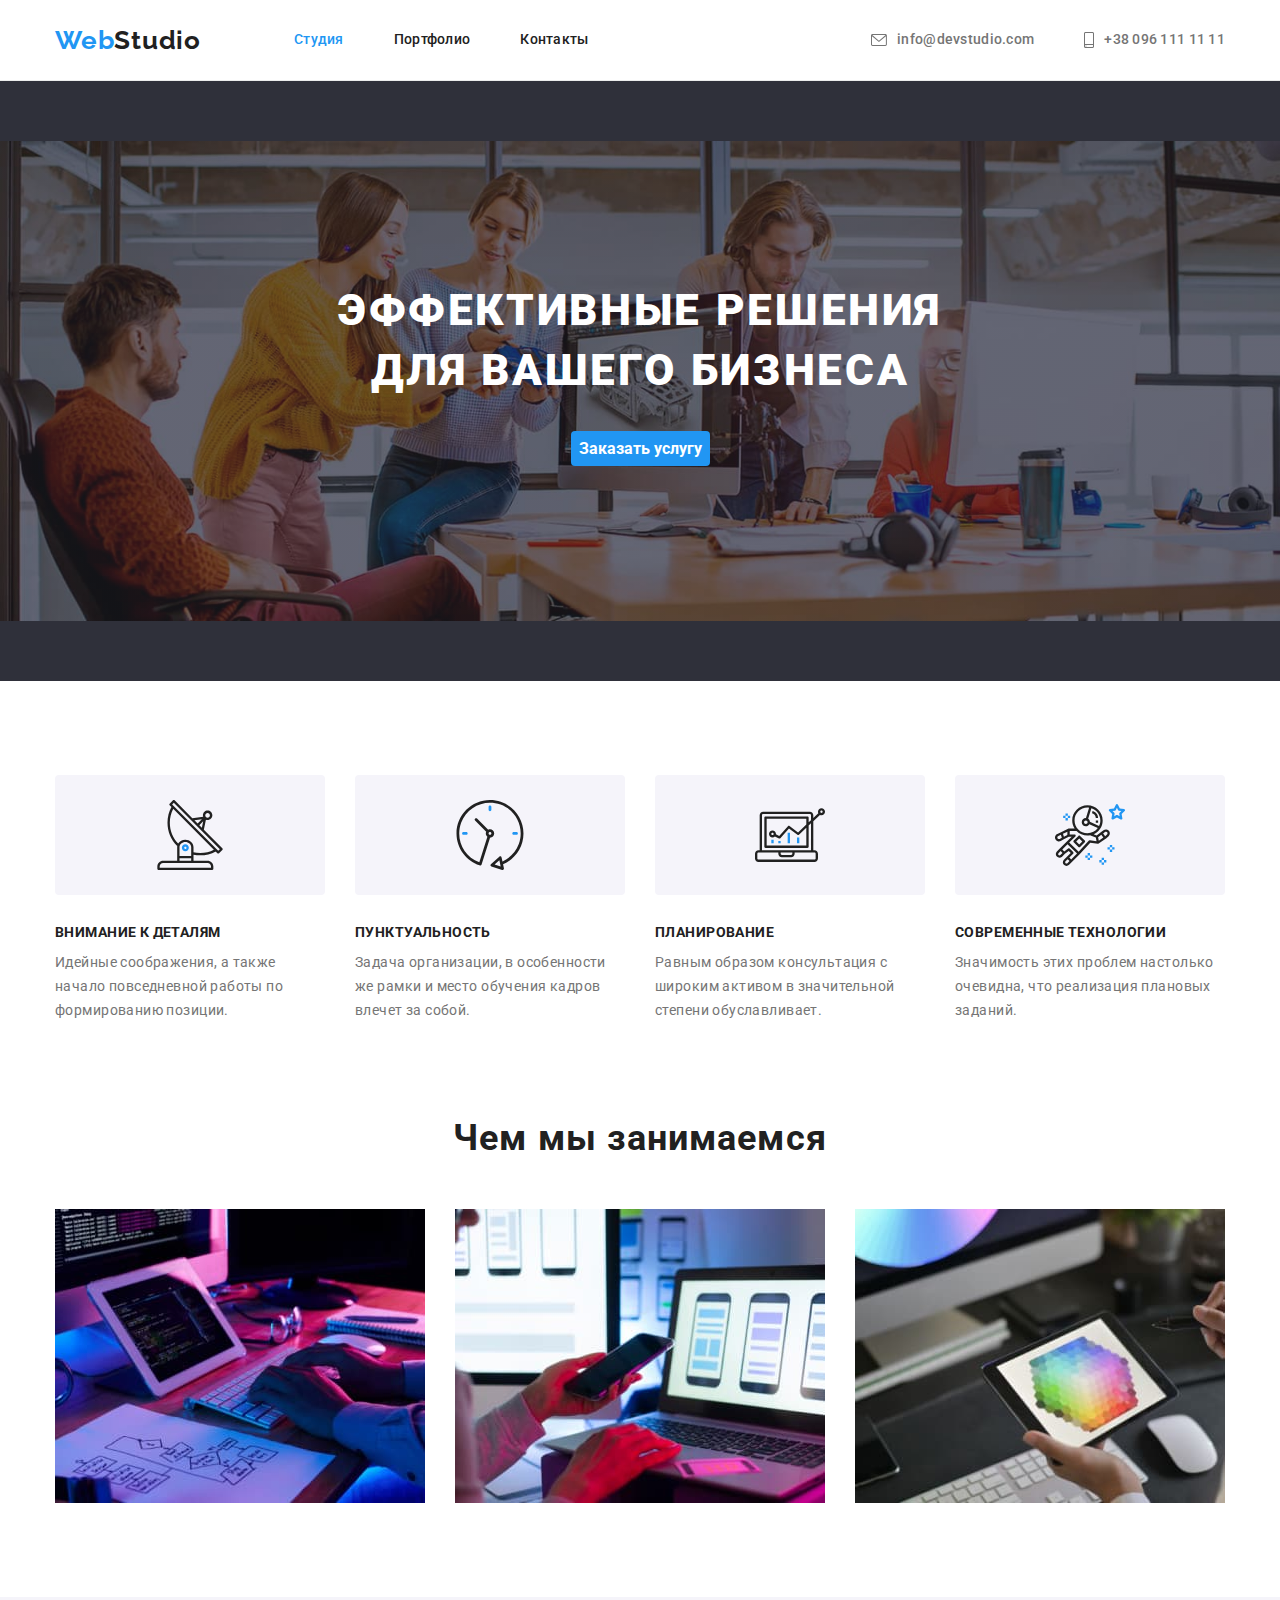
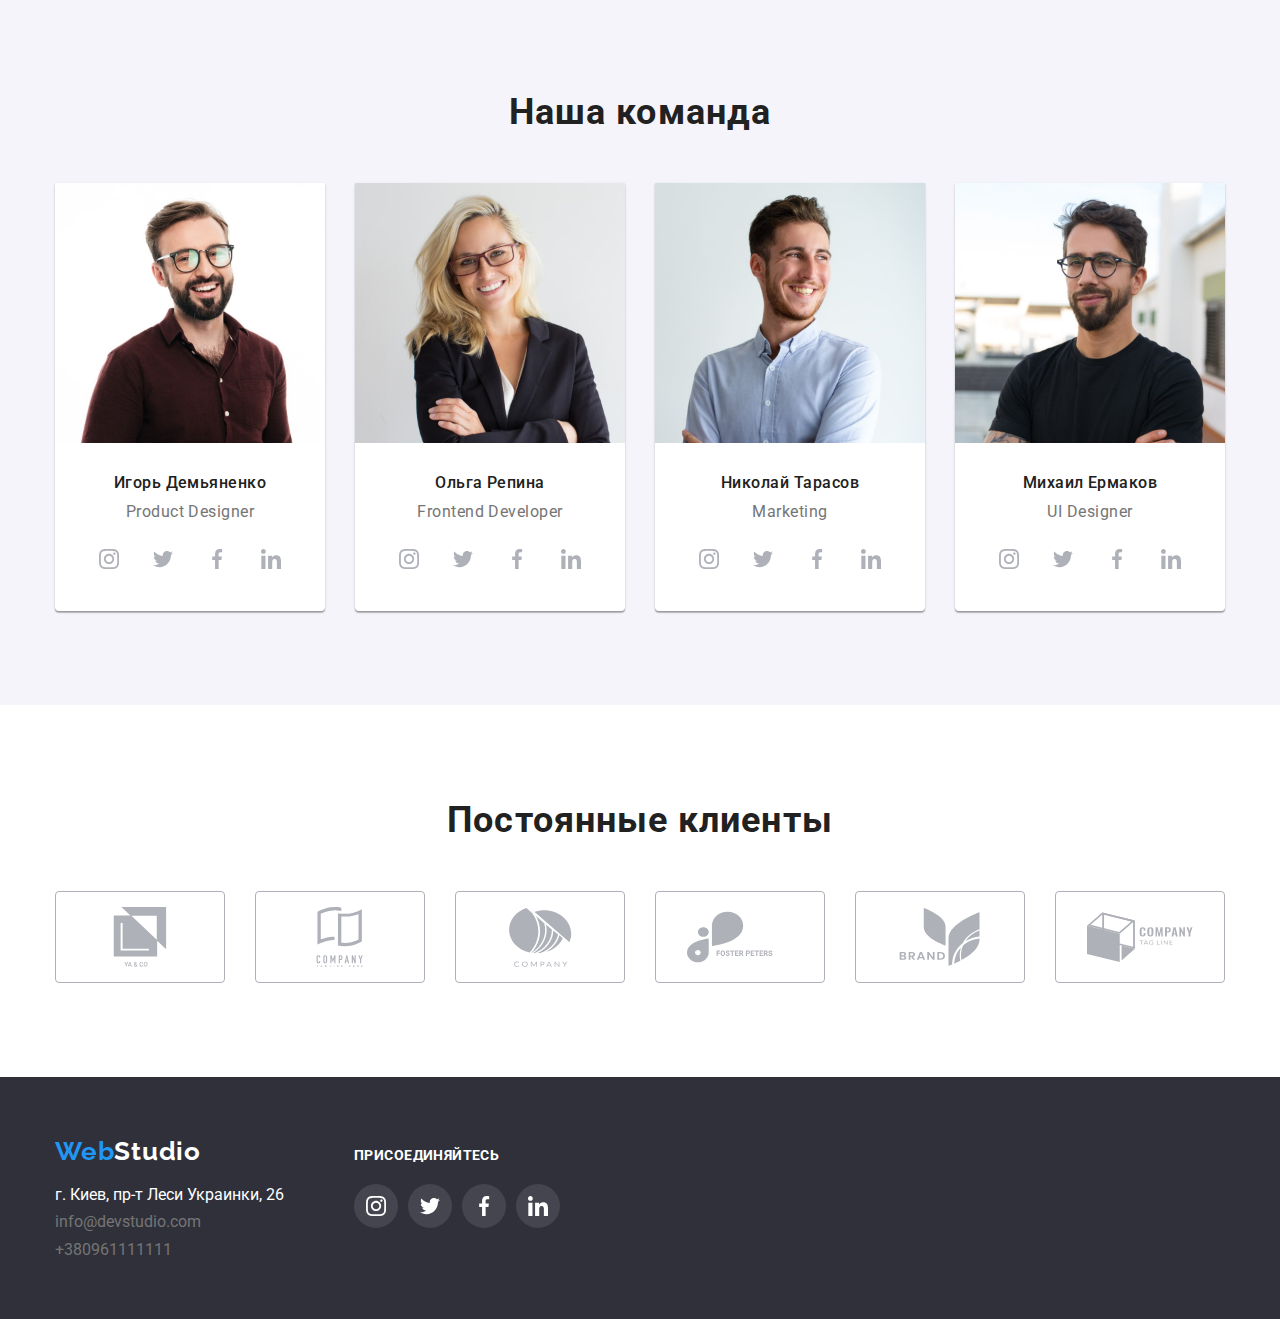
==== commit 906e5d08: "Corection-added" ====
--- a/index.html
+++ b/index.html
@@ -56,7 +56,7 @@
                 <ul class="adv">
                     <li class="adv-item">
                         <div class="adv-icon">
-                            <svg class="adv-pic" width="70" heigh="70">
+                            <svg class="adv-pic" width="70" height="70">
                             <use href="./images/icons.svg#antenna-1"></use>
                             </svg>
                         </div>
@@ -65,7 +65,7 @@
                     </li>
                     <li class="adv-item">
                         <div class="adv-icon">
-                            <svg class="adv-pic" width="70" heigh="70">
+                            <svg class="adv-pic" width="70" height="70">
                                 <use href="./images/icons.svg#clock-1"></use>
                             </svg>
                         </div>
@@ -74,7 +74,7 @@
                     </li>
                     <li class="adv-item">
                         <div class="adv-icon">
-                            <svg class="adv-pic" width="70" heigh="70">
+                            <svg class="adv-pic" width="70" height="70">
                                 <use href="./images/icons.svg#diagram-1"></use>
                             </svg>
                         </div>
@@ -83,7 +83,7 @@
                     </li>
                     <li class="adv-item">
                         <div class="adv-icon">
-                            <svg class="adv-pic" width="70" heigh="70">
+                            <svg class="adv-pic" width="70" height="70">
                                 <use href="./images/icons.svg#astronaut-1"></use>
                             </svg>
                         </div>
@@ -209,12 +209,12 @@
             <div class="container">
                 <h2 class="section-title">Постоянные клиенты</h2>
                 <ul class="client">
-                    <li><a class="client-icon" href=""><svg width="41" heigh="47"><use href="./images/icons.svg#groupclient1"></use></svg></a></li>
-                    <li><a class="client-icon" href=""><svg width="40" heigh="52"><use href="./images/icons.svg#groupclient2"></use></svg></a></li>
-                    <li><a class="client-icon" href=""><svg width="43" heigh="41"><use href="./images/icons.svg#groupclient3"></use></svg></a></li>
-                    <li><a class="client-icon" href=""><svg width="84" heigh="40"><use href="./images/icons.svg#groupclient4"></use></svg></a></li>
-                    <li><a class="client-icon" href=""><svg width="62" heigh="45"><use href="./images/icons.svg#groupclient5"></use></svg></a></li>
-                    <li><a class="client-icon" href=""><svg width="94" heigh="44"><use href="./images/icons.svg#groupclient6"></use></svg></a></li>
+                    <li><a class="client-icon" href=""><svg width="106" height="60"><use href="./images/icons.svg#groupclient1"></use></svg></a></li>
+                    <li><a class="client-icon" href=""><svg width="106" height="60"><use href="./images/icons.svg#groupclient2"></use></svg></a></li>
+                    <li><a class="client-icon" href=""><svg width="106" height="60"><use href="./images/icons.svg#groupclient3"></use></svg></a></li>
+                    <li><a class="client-icon" href=""><svg width="106" height="60"><use href="./images/icons.svg#groupclient4"></use></svg></a></li>
+                    <li><a class="client-icon" href=""><svg width="106" height="60"><use href="./images/icons.svg#groupclient5"></use></svg></a></li>
+                    <li><a class="client-icon" href=""><svg width="106" height="60"><use href="./images/icons.svg#groupclient6"></use></svg></a></li>
                 </ul>
             </div>
         </section>
--- a/css/style.css
+++ b/css/style.css
@@ -159,7 +159,7 @@
   background-color: var(--third-background-color);
   color: var(--third-text-color);
   text-align: center;
-  min-width: 1600px;
+  max-width: 1600px;
   height: 600px;
   margin-left: auto;
   margin-right: auto;
@@ -229,8 +229,10 @@
 }
 
 .adv-icon {
-  display: inline-flex;
+  display: flex;
   justify-content: center;
+align-items: center;
+
   width: 270px;
   height: 120px;
   border-radius: 4px;
@@ -325,7 +327,8 @@
   fill: var(--icon-color);
   border-radius: 50%;
 }
-.soc-icon-link:hover {
+.soc-icon-link:hover,
+.soc-icon-link:focus {
   background-color: var(--accent-color);
   fill: var(--main-background-color);
 }
@@ -338,13 +341,16 @@
 .client-icon {
   display: inline-flex;
   justify-content: center;
+  align-items: center;
+
   width: 170px;
   height: 92px;
   border: 1px solid #AFB1B8;
   border-radius: 4px;
   fill: var(--icon-color);
 }
-.client-icon:hover {
+.client-icon:hover,
+.client-icon:focus {
   fill: var(--accent-color);
   border: 1px solid var(--accent-color);
 }
@@ -362,6 +368,7 @@
   color: var(--third-text-color);
 }
 .footer-cont{
+  align-items: baseline;
   display: flex;
 }
 .footer-box{
@@ -376,7 +383,7 @@
   font-style: normal;
 }
 .location:hover,
-.location:link {
+.location:focus {
   color: var(--accent-color);
 }
 /* контакти футер */
@@ -402,18 +409,18 @@
   line-height: 1.14;
   letter-spacing: 0.03em;
   text-transform: uppercase;
-  text-align: ;
   margin-bottom: 20px;
 }
 .soc-icon-link.foot{
   background-color: rgba(255, 255, 255, 0.1);
   fill: var(--third-text-color);
 }
-.soc-icon-link.foot:hover{
+.soc-icon-link.foot:hover,
+.soc-icon-link.foot:focus{
   background-color: var(--accent-color);
 }
 
-/* портфолио */
+/* ПОРТФОЛІО */
 /* Кнопки фільтр */
 .button-card {
   display: flex;
@@ -424,11 +431,12 @@
   margin-left: 8px;
 }
 .button-radio {
+  padding: 6px 22px;
+
   font-family: inherit;
   color: var(--primary-text-color);
   background-color: var(--second-background-color);
   cursor: pointer;
-  height: 38px;
   font-weight: 500;
   font-size: 16px;
   line-height: 1.63;
@@ -457,7 +465,6 @@
   list-style: none;
 }
 .card-set > .item {
-  /* flex-basis: calc((100%-30px) / 3); */
   flex-basis: calc(100% / 3 - var(--margin-pic));
   margin-left: var(--margin-pic);
   margin-top: var(--margin-pic);
@@ -466,12 +473,15 @@
   padding: 20px 24px;
   border: 1px solid var(--second-background-color);
 }
-.card-set>.item:hover{
+.card-link{
+display: block;
+}
+.card-link:hover,
+.card-link:focus {
   box-shadow: 0px 1px 3px rgba(0, 0, 0, 0.12),
   0px 1px 1px rgba(0, 0, 0, 0.14),
   0px 2px 1px rgba(0, 0, 0, 0.2);
 }
-
 .card-title {
   color: var(--primary-text-color);
   font-weight: bold;
